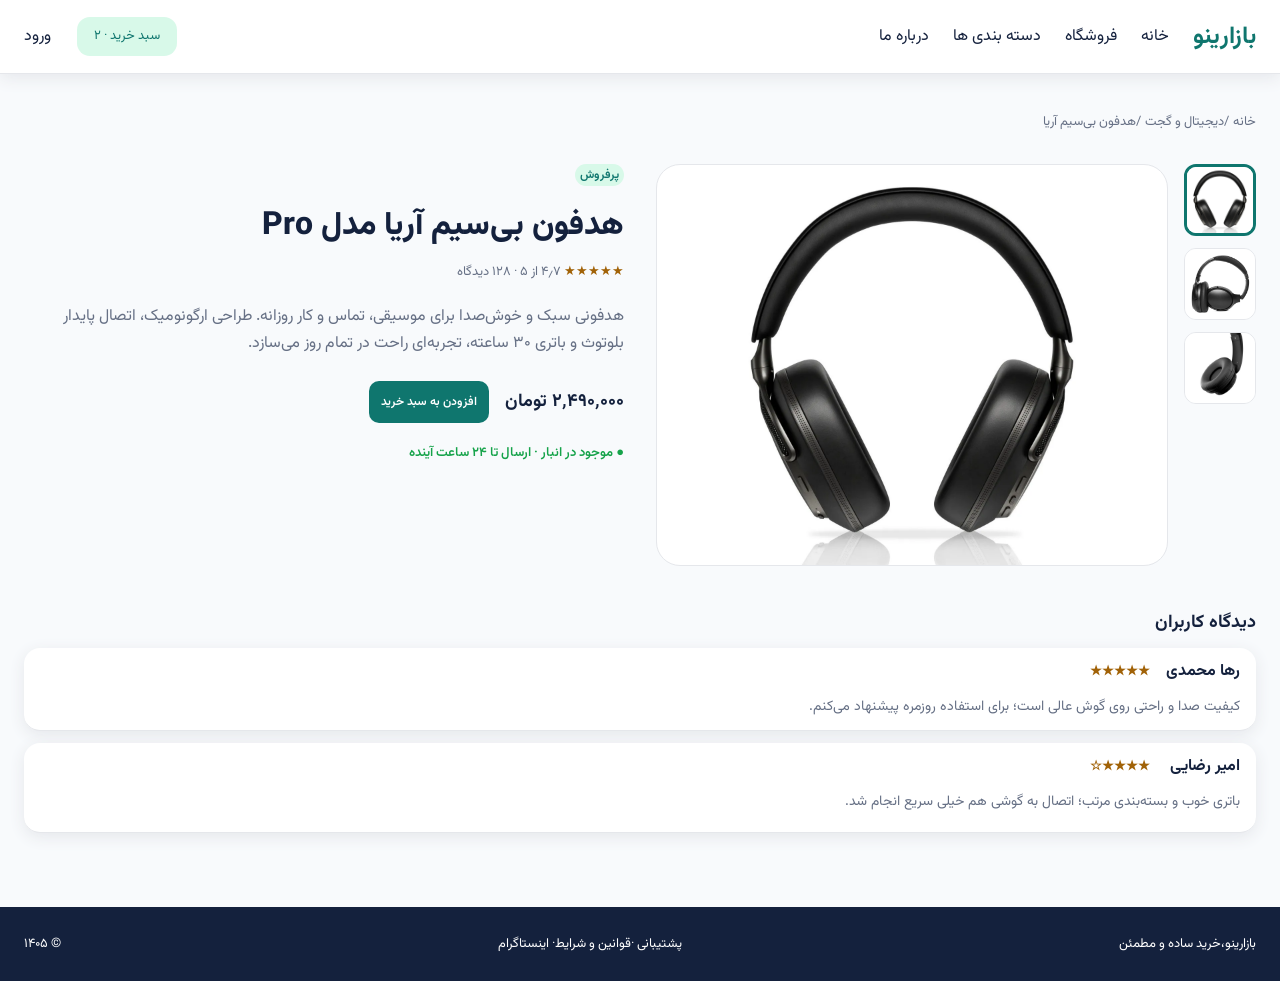
==== product.html @ 030d065b "Update final project" ====
<!DOCTYPE html>
<html lang="fa" dir="rtl">

<head>
    <meta charset="UTF-8">
    <meta name="viewport" content="width=device-width, initial-scale=1.0">
    <link rel="stylesheet" href="./CSS/reset.css">
    <link rel="stylesheet" href="./CSS/style.css">
    <title>هدفون بی‌سیم آریا مدل Pro | بازارینو</title>
</head>

<body>
    <header class="navbar">
        <!-- bakhsh1 -->
        <div class="container">
            <a class="logo" href="./index.html">
                بازارینو
            </a>

            <!-- bakhsh2 -->
            <nav class="navbar__menu">
                <a class="link" href="./index.html">
                    خانه
                </a>
                <a class="link" href="#">
                    فروشگاه
                </a>
                <a class="link" href="#">
                    دسته بندی ها
                </a>
                <a class="link" href="#">
                    درباره ما
                </a>
            </nav>

            <!-- bakhsh3 -->
            <div class="loginlink">
                <a class="group button" href="#">
                    سبد خرید · ۲
                </a>
                <a class="group" href="./register.html">
                    ورود
                </a>
            </div>
        </div>
    </header>


    <header>
        <div class="page-header">
            <div class="breadcrumb-link">
                <p>
                    <a href="#">خانه</a>
                    <a href="#">/دیجیتال و گجت</a>
                    <a href="#">/هدفون بی‌سیم آریا</a>

                </p>
            </div>
        </div>
    </header>




    <main>
        <!-- <section class="product">
            <div class="product__gallery">
                <div class="product__thumbs">
                    <img src="./images/نمای اصلی.jpg" class="product__thumb item1">
                    <img src="./images/نمای دوم.jpg" class="product__thumb">
                    <img src="./images/نمای سوم.jpg" class="product__thumb">
                </div>
                <div class="product__image">
                    <img src="./images/نمای اصلی.jpg" alt="هدفون بی‌سیم آریا" class="product__img">
                </div>
            </div> -->

        <section class="wrapper">
            <section class="product">
                <div class="product__gallery">

                    <input type="radio" class="product__radio" name="gallery" id="gallery-1" checked>
                    <input type="radio" class="product__radio" name="gallery" id="gallery-2">
                    <input type="radio" class="product__radio" name="gallery" id="gallery-3">

                    <div class="product__thumbs">
                        <label for="gallery-1">
                            <img src="./images/نمای اصلی_8.webp" alt="نمای اصلی هدفون"
                                class="product__thumb product__thumb--1">
                        </label>
                        <label for="gallery-2">
                            <img src="./images/نمای دوم_9.webp" alt="نمای دوم هدفون"
                                class="product__thumb product__thumb--2">
                        </label>
                        <label for="gallery-3">
                            <img src="./images/نمای سوم_10.webp" alt="نمای سوم هدفون"
                                class="product__thumb product__thumb--3">
                        </label>
                    </div>

                    <div class="product__image">
                        <img src="./images/نمای اصلی_8.webp" alt="هدفون بی‌سیم آریا - نمای اصلی"
                            class="product__img product__img--1">
                        <img src="./images/نمای دوم_9.webp" alt="هدفون بی‌سیم آریا - نمای دوم"
                            class="product__img product__img--2">
                        <img src="./images/نمای سوم_10.webp" alt="هدفون بی‌سیم آریا - نمای سوم"
                            class="product__img product__img--3">
                    </div>

                </div>



                <div class="product__info">
                    <span class="product-card__badge">پرفروش</span>
                    <h1 class="page-header__title">هدفون بی‌سیم آریا مدل Pro</h1>
                    <div class="product__rating" aria-label="امتیاز ۴٫۷ از ۵">
                        <span class="product__stars">★★★★★</span>
                        <span class="product__rating-text"> ۴٫۷ از ۵ · ۱۲۸ دیدگاه</span>
                    </div>
                    <p class="product__description">
                        هدفونی سبک و خوش‌صدا برای موسیقی، تماس و کار روزانه. طراحی ارگونومیک، اتصال پایدار بلوتوث و
                        باتری ۳۰
                        ساعته، تجربه‌ای راحت در تمام روز می‌سازد.
                    </p>
                    <div class="product__buy">
                        <p class="product__price">۲٬۴۹۰٬۰۰۰ تومان</p>
                        <button class="product__button" type="button">افزودن به سبد خرید</button>
                    </div>
                    <p class="product__stock"> ● موجود در انبار · ارسال تا ۲۴ ساعت آینده</p>
                </div>

            </section>

            <section class="reviews">
                <h2 class="reviews__title  product__price">دیدگاه کاربران</h2>
                <div class="review__header1">
                    <h3 class="review__name">رها محمدی<span class="space">★★★★★</span></h3>

                    <p class="reviw-des">کیفیت صدا و راحتی روی گوش عالی است؛ برای استفاده روزمره پیشنهاد می‌کنم.</p>
                </div>
                <div class="review__header2">
                    <h3 class="review__name">امیر رضایی <span class="space">★★★★☆</span></h3>
                    <p class="reviw-des">باتری خوب و بسته‌بندی مرتب؛ اتصال به گوشی هم خیلی سریع انجام شد.</p>
                </div>
            </section>
        </section>
    </main>







    <!-- footer----------------------------------- -->
    <footer class="footer_navbar">
        <div class="container_two">
            <span>بازارینو،خرید ساده و مطمئن</span>
            <div class="titlee">
                <a class="link-footer" href="#">
                    پشتیبانی ·
                </a>
                <a class="link-footer" href="#">
                    قوانین و شرایط
                </a>
                <a class="link-footer" href="#">
                    · اینستاگرام
                </a>
            </div>
            <span>© ۱۴۰۵</span>
        </div>
    </footer>
</body>

</html>
---- CSS/style.css ----
:root {
    --color-bg: #F8FAFC;
    --color-surface: #FFFFFF;
    --color-text: #14213D;
    --color-text-muted: #667085;
    --color-primary: #0F766E;
    --color-border: #E5E7EB;
    --color-border-control: #D0D5DD;
    --color-accent-bg: #D8F9E9;
    --color-footer: #14213D;
    --color-shadow: #E5E7EB;
    --color-on-primary: #FFFFFF;
    --color-focus-ring: rgba(15, 118, 110, 0.25);
    --color-rating: #A16207;
    --color-accent-bg-hover: #E7FCF2;
    --color-primary-hover: #10672d;
    --color-success: #16A34A;
    --color-danger: #DC2626;

}


@font-face {
    font-family: vazir400;
    src: url(./fonts/vazirmatn-v33.003/fonts/webfonts/Vazirmatn-Regular.woff2);
    font-display: swap
}

@font-face {
    font-family: vazir600;
    src: url(./fonts/vazirmatn-v33.003/fonts/webfonts/Vazirmatn-SemiBold.woff2);
    font-display: swap
}

@font-face {
    font-family: vazir700;
    src: url(./fonts/vazirmatn-v33.003/fonts/webfonts/Vazirmatn-Bold.woff2);
    font-display: swap
}

@font-face {
    font-family: vazir800;
    src: url(./fonts/vazirmatn-v33.003/fonts/webfonts/Vazirmatn-ExtraBold.woff2);
    font-display: swap
}

* {
    box-sizing: border-box;
}

body {
    /* برای اینکه فوتر پایین صفحه بمونه */
    display: flex;
    flex-direction: column;
    min-height: 100vh;
    /*  */
    background-color: var(--color-bg);
    font-family: vazir400;
    color: var(--color-text);
}

/* اینجوری main فضای باقی‌مونده رو می‌گیره و فوتر همیشه ته صفحه می‌مونه */
main {
    flex: 1;
}

/* هدر سایت-------------------------------------------- */
.navbar {
    width: 100%;
    height: 74px;
    background-color: var(--color-surface);
    font-size: medium;
    font-family: vazir400;
    border-bottom: 1px solid var(--color-border);
    box-shadow: 0px 4px 16px var(--color-shadow);
    /* chasbondan navbar */
    position: sticky;
    top: 0;
    z-index: 100;


}

.navbar__menu {
    display: flex;
    gap: 24px;
}

.container {
    display: flex;
    align-items: center;
    max-width: 1500px;
    margin: 0 auto;
    height: 100%;
    gap: 24px;
    padding: 0 24px;
}

.link {
    color: var(--color-text);
    text-decoration: none;
}

.link:hover {
    color: var(--color-primary);

}

.group {
    color: var(--color-text);
    text-decoration: none;

}

.loginlink {

    margin-right: auto;
    gap: 26px;
    display: flex;
    align-items: center;
}

.logo {
    text-decoration: none;
    color: var(--color-primary);
    font-family: vazir700;
    font-size: x-large;
}

.button {

    font-family: vazir400;
    background-color: var(--color-accent-bg);
    color: var(--color-primary);
    border-radius: 13px;
    border: none;
    font-size: small;
    text-align: center;
    padding: 13px 17px;
    text-decoration: none;

    cursor: pointer;
}

.button:hover {
    background-color: var(--color-accent-bg-hover);
}

.group:hover {
    color: var(--color-primary);
}


/* page-header__title---------------------------- */

.page-header {
    display: flex;
    flex-direction: column;
    max-width: 1500px;
    margin: 40px auto 10px;
    height: 100%;
    gap: 24px;
    padding: 0 24px;
}

.breadcrumb-link p a {
    text-decoration: none;
    font-family: vazir400;
    font-size: 13px;
    color: var(--color-text-muted);
}

.breadcrumb-link p a:hover {
    color: var(--color-primary);
}

.page-header__title {
    font-family: vazir800;
    font-size: 32px;
    color: var(--color-text);
}

.page-header__text {
    font-family: vazir400;
    font-size: 13px;
    color: var(--color-text-muted);
}

/* sidbar-------------------------------- */
.filter__title {
    font-family: vazir700;
    font-size: 18px;
    color: var(--color-text);
    /* خطوط طوسی زیر هر عنوان */
    border-bottom: 1px solid var(--color-border);
    padding-bottom: 16px;
    margin-bottom: 1px;


}


.filter__group-title {
    font-family: vazir600;
    font-size: 14px;
    color: var(--color-text);

}


.filter {
    display: flex;
    flex-direction: column;
    max-width: 1500px;
    flex-shrink: 0;
    gap: 24px;
    padding: 20px 20px;
    margin-top: 28px;
    border-radius: 16px;
    width: 240px;
    background-color: var(--color-surface);
    border-bottom: 1px solid var(--color-border);
    box-shadow: 0px 4px 16px var(--color-shadow);
    position: sticky;
    top: 96px;

}


.filter__option {
    font-family: vazir400;
    font-size: 14px;
    color: var(--color-text-muted);
    margin: 12px auto;

    /* تنظیمات مستطیل چک باکس */
    position: relative;
    display: flex;
    align-items: center;
    gap: 8px;
    cursor: pointer;

}

.filter__option:hover {
    color: var(--color-text);
}



/* باعث مخفی شدن چک باکس میشه */
input[class="filter__input"] {
    position: absolute;
    opacity: 0;
    height: 1px;
    width: 1px;

}

/* ظاهر چک باکس  رو به دلخواه تغییر میدیم*/
.filter__box {
    height: 20px;
    width: 20px;
    border: 2px solid var(--color-border-control);
    border-radius: 6px;
    background-color: var(--color-surface);
    flex-shrink: 0;
    position: relative;
}

.filter__box:hover {
    border-color: var(--color-text-muted);
}

/* نمایش علامت تیک*/
.filter__box::after {
    content: "";
    display: none;
    height: 10px;
    width: 6px;
    border-right: 2px solid var(--color-surface);
    border-bottom: 2px solid var(--color-surface);
    transform: rotate(45deg);
    position: absolute;
    top: 0px;
    left: 4px;
}

/* با کلیک روی متن یا کادر باید سبز بشه و با کلیک دوباره برگرده */
input:checked+.filter__box {
    background-color: var(--color-primary);
    border-color: var(--color-primary);

}

/* نماش علامت تیک */
input:checked+.filter__box::after {
    display: block;
}

input:focus-visible+.filter__box {
    box-shadow: 0px 0px 0px 3px var(--color-focus-ring);

}

/* محدوده قیمت */


.filter__groupp {
    border-top: 1px solid var(--color-border);
    padding-top: 13px;
}

/*رادیو باکس-----------*/
.filter__box--radio {
    border-radius: 100%;
    border-color: var(--color-border-control);
}



input:checked+.filter__box--radio {
    background-color: var(--color-surface);
}

.filter__box--radio::after {
    border-radius: 50%;
    height: 10px;
    width: 10px;
    background-color: var(--color-primary);
    border: 0;
    transform: none;
    position: absolute;
    top: 3px;
    left: 3px;
}

/* --------------بخش جستجو----------------------------------- */

.catalog {
    display: flex;
    align-items: flex-start;
    margin: 0 45px 24px;
    gap: 24px;
    max-width: 1500px;

}

.products {
    flex: 1;
    min-width: 0;
}

.products__search {
    display: flex;
    width: 100%;
    font-family: vazir400;
    font-size: 15px;
    color: var(--color-border-control);
    padding: 13px 13px;
    margin: 27px 0px;
    border: 1px solid var(--color-border);
    border-radius: 15px;

    background-color: var(--color-surface);
    border-bottom: 1px solid var(--color-border);
    box-shadow: 0px 3px 16px var(--color-shadow);

}

.products__search:focus {
    outline: none;
    border-color: var(--color-text-muted);

}

.products__bar {
    display: flex;
    justify-content: space-between;

    font-family: vazir400;
    font-size: 14px;
    color: var(--color-text-muted);
}

/* ---------------card product-------- */


.products__list {
    display: grid;
    grid-template-columns: 1fr 1fr 1fr;
    gap: 16px;
}

.products__bar {
    margin-bottom: 16px;
}

.product-card {
    box-shadow: 0px 3px 16px var(--color-shadow);
    border-radius: 16px;

    background-color: var(--color-surface);
    border: 1px solid var(--color-border);
    overflow: hidden;


}

.product-card__img {
    width: 100%;
    height: 180px;
    object-fit: cover;
    display: block;
    cursor: pointer;
}



/* استایل متن محصولات ------------------*/
.product-card__body {
    display: flex;
    flex-direction: column;
    padding: 16px;
    gap: 8px;
    cursor: pointer;
}

.product-card__footer {
    display: flex;
    justify-content: space-between;
    align-items: center;
}

.product-card__badge {
    font-family: vazir600;
    background-color: var(--color-accent-bg);
    color: var(--color-primary);
    border-radius: 13px;
    border: none;
    align-self: flex-start;
    font-size: 12px;
    text-align: center;
    padding: 5px 5px;


}

.product-card__title,
.product-card__price {
    font-family: vazir700;
    font-size: 14px;
    color: var(--color-text);
    line-height: 1.2;
}

.product-card__rating {
    font-family: vazir400;
    font-size: 14px;
    color: var(--color-rating);
}

/* ----footer---------------------- */

.footer_navbar {
    width: 100%;
    height: 74px;
    background-color: var(--color-footer);
    color: white;
    font-size: 13px;
    font-family: vazir400;
    margin-top: 50px;




}

.container_two {
    display: flex;
    justify-content: space-between;
    align-items: center;
    max-width: 1500px;
    height: 100%;
    gap: 24px;
    padding: 0 24px;
    margin: 0 auto;
}

.titlee {
    display: flex;
    justify-content: space-between;
    align-items: center;



}

.link-footer {
    text-decoration: none;
    color: white;
}

.link-footer:hover {
    color: rgba(255, 255, 255, 0.63);
}

/* Responsive----------------------------------------- */

@media(max-width: 768px) {
    .products__list {
        grid-template-columns: 1fr;
    }

    .filter {
        display: none;
    }

    .footer_navbar {
        height: auto;
        padding: 24px;
    }

    .container_two {
        flex-direction: column;
        text-align: center;
        gap: 24px;
    }
}


@media(max-width: 640px) {
    .navbar {

        height: auto;
        padding: 12px;
    }

    .container {
        flex-wrap: wrap;
        row-gap: 12px;
    }

    .loginlink {
        order: 2;
    }

    .navbar__menu {
        order: 3;
        gap: 16px;
        width: 100%;
        justify-content: center;
        font-size: 14px;
        flex-wrap: wrap;
    }

}


/* dark mode------------------- */
@media (prefers-color-scheme: dark) {
    :root {
        --color-bg: #0F172A;
        --color-surface: #1E293B;
        --color-text: #E2E8F0;
        --color-text-muted: #94A3B8;
        --color-primary: #2DD4BF;
        --color-border: #334155;
        --color-border-control: #475569;
        --color-accent-bg: #134E4A;
        --color-footer: #020617;
        --color-shadow: rgba(0, 0, 0, 0.4);
        --color-on-primary: #0F172A;
        --color-focus-ring: rgba(45, 212, 191, 0.35);
        --color-rating: #FBBF24;
        --color-accent-bg-hover: #115E59;
        --color-primary-hover: #5EEAD4;
        --color-success: #4ADE80;
        --color-danger: #FB7185;
    }
}

/* product-------------------------------------- */
/* صفحه امون حالت افقی نگیره */
img {
    display: block;
    max-width: 100%;
}

/* محصول ستونی زیر هم نشون داده بشه */
.product__thumb {

    width: 72px;
    height: 72px;

    cursor: pointer;
    object-fit: cover;
    border-radius: 12px;
    border: 1px solid var(--color-border);
}

.product__gallery {
    display: flex;
    gap: 16px;

}

.product__image {
    flex: 1;
    min-width: 0;
    background-color: #FFFFFF;
    border: 1px solid var(--color-border);
    border-radius: 24px;
    overflow: hidden;
}

.product__img {
    height: 400px;
    object-fit: contain;
    /* margin-right:auto; */
    /* border-radius:32px;
    border: 2px solid var(--color-border); */

}

.product__thumbs {
    display: flex;
    flex-direction: column;
    gap: 12px;
}

.product {
    display: flex;
    align-items: flex-start;
    gap: 32px;
}

.product__gallery,
.product__info {
    flex: 1;
    min-width: 0;
}

.product__info {
    display: flex;
    flex-direction: column;
    gap: 24px;
}

.product__buy {
    display: flex;
    flex-direction: row;
    align-items: center;
    gap: 16px;
    margin-top: 0;
}


.product__rating {
    font-family: vazir400;
    font-size: 13px;
}

.product__stars {
    color: var(--color-rating);
}

.product__rating-text {
    color: var(--color-text-muted);
}

.product__description {

    font-family: vazir400;
    font-size: 16px;
    line-height: 1.7;
    color: var(--color-text-muted);
}

.product__price {
    font-family: vazir700;
    font-size: 18px;
    color: var(--color-text);
}

.product__button {
    color: #FFFFFF;
    background-color: var(--color-primary);
    font-family: vazir600;
    font-size: 12px;
    border: none;
    border-radius: 10px;
    padding: 12px 12px;
    cursor: pointer;
}

.product__button:hover {
    background-color: var(--color-primary-hover);
}

.product__stock {
    font-family: vazir600;
    font-size: 13px;
    color: var(--color-success);
}

.reviews__title {
    margin-bottom: 16px;
}

.reviews {
    margin-top: 48px;

}

.review__header1,
.review__header2 {
    display: flex;
    flex-direction: column;
    align-content: center;
    gap: 20px;
    padding: 16px;
    border-radius: 16px;
    background-color: var(--color-surface);
    border-bottom: 1px solid var(--color-border);
    box-shadow: 0px 4px 16px var(--color-shadow);


}

.review__name {
    font-family: vazir700;
    font-size: 16px;
    font-weight: bold;
}

.review__header2 {
    height: 90px;
    margin-top: 12px;
}

.space {
    font-size: small;
    margin-right: 16px;
    color: var(--color-rating);
}

.reviw-des {
    font-family: vazir400;
    font-size: 14px;
    color: var(--color-text-muted);
}



/* نمایش عکس ها--------------------- */
/* مخفی کردن radioها */
.product__radio {
    display: none;

}

/* پیش‌فرض: همه عکس‌های بزرگ مخفی */
.product__img {
    display: none;
    width: 100%;
}

/* نمایش عکس مربوط به radio انتخاب‌شده */
#gallery-1:checked~.product__image .product__img--1,
#gallery-2:checked~.product__image .product__img--2,
#gallery-3:checked~.product__image .product__img--3 {
    display: block;

}

#gallery-1:checked~.product__thumbs .product__thumb--1,
#gallery-2:checked~.product__thumbs .product__thumb--2,
#gallery-3:checked~.product__thumbs .product__thumb--3 {
    border: 3px solid var(--color-primary);

}

.wrapper {
    max-width: 1500px;
    margin: 0 auto;
    padding: 24px;
}

/* Responsive product-------------------- */

@media(max-width: 768px) {
    .product {
        flex-direction: column;
        align-items: stretch;
    }

    .product__gallery {
        flex-direction: row;


    }

    .product__img {
        height: 280px;
    }

    .page-header__title {
        font-size: 24px;
    }
}


/* page register----------------------------- */

.page {
    display: flex;
    justify-content: center;
    padding: 24px 48px;

}

.form {
    display: flex;
    flex-direction: column;
    gap: 16px;


}

.form-card {

    border-bottom: 1px solid var(--color-border);
    box-shadow: 0px 4px 16px var(--color-shadow);
    background-color: var(--color-surface);
    border: 1px solid var(--color-border);
    border-radius: 16px;
    padding: 24px;

    max-width: 420px;

}

.form-container {
    display: flex;
    flex-direction: column;
    text-align: center;
    margin: 24px 45px;
    gap: 8px;
}

.form-group {
    display: flex;
    flex-direction: column;
    align-items: stretch;
    gap: 8px;

}

.form-control {
    width: 100%;
    border: 1px solid var(--color-border-control);
    color: var(--color-text);
    background-color: var(--color-surface);
    border-radius: 8px;
    padding: 12px 16px;
    font-family: vazir400;
    font-size: 14px;
}

.form-control:not(:placeholder-shown):valid {
    border-color: var(--color-success);
}

.form-control:not(:placeholder-shown):invalid {
    border-color: var(--color-danger);
}

.form-control:focus {
    outline: none;
    border-color: var(--color-primary);
    box-shadow: 0 0 0 3px var(--color-focus-ring);

}

.form-title {
    font-family: vazir700;
    font-size: 24px;
    color: var(--color-text);
    text-align: center;
}

.form-title-des {
    text-align: center;
    font-size: 14px;
    color: var(--color-text-muted);
    margin-bottom: 24px;
}

.form-label {
    font-family: vazir600;
    font-size: 14px;
    color: var(--color-text);
}

.form-control::placeholder {
    text-align: left;
}

.form-actions {
    display: flex;
    flex-direction: row;
    justify-content: center;
    gap: 8px;


}

.btn {
    flex: 1;
    font-family: vazir600;
    font-size: 14px;
    color: var(--color-text);
    outline: none;
    padding: 12px 16px;
    cursor: pointer;
    border: 2px solid var(--color-primary);
    border-radius: 12px;
}

.btn-primary {
    background-color: var(--color-primary);
    color: var(--color-on-primary);
}

.btn-secondary {
    background-color: var(--color-on-primary);
    color: var(--color-primary);

}

.btn-primary:hover {
    background-color: var(--color-primary-hover);
}

.btn-secondary:hover {
    background-color: var(--color-accent-bg-hover)
}


/* Responsive register-------------------------- */
@media(max-width:480px) {
    .form-card {
        width: 100%;
        max-width: 420px;
    }

    .form-container {
        margin: 24px 0;
    }

    .page {
        padding: 24px 16px;
    }
}
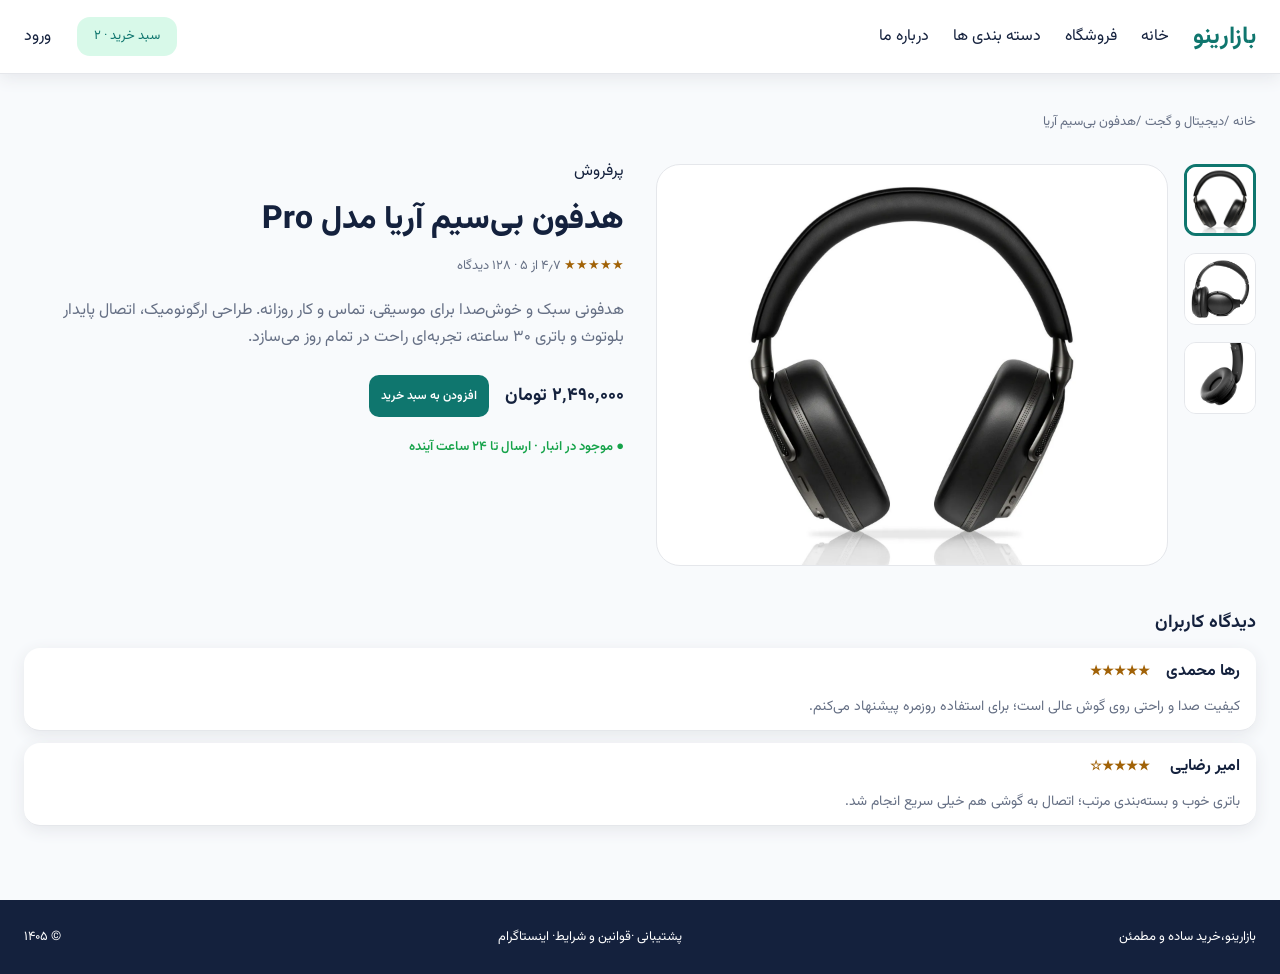
==== commit d32a2b4d: "Update store project-First Change" ====
--- a/product.html
+++ b/product.html
@@ -5,7 +5,8 @@
     <meta charset="UTF-8">
     <meta name="viewport" content="width=device-width, initial-scale=1.0">
     <link rel="stylesheet" href="./CSS/reset.css">
-    <link rel="stylesheet" href="./CSS/style.css">
+    <link rel="stylesheet" href="./CSS/common.css">
+    <link rel="stylesheet" href="./CSS/product.css">
     <title>هدفون بی‌سیم آریا مدل Pro | بازارینو</title>
 </head>
 
@@ -63,18 +64,6 @@
 
 
     <main>
-        <!-- <section class="product">
-            <div class="product__gallery">
-                <div class="product__thumbs">
-                    <img src="./images/نمای اصلی.jpg" class="product__thumb item1">
-                    <img src="./images/نمای دوم.jpg" class="product__thumb">
-                    <img src="./images/نمای سوم.jpg" class="product__thumb">
-                </div>
-                <div class="product__image">
-                    <img src="./images/نمای اصلی.jpg" alt="هدفون بی‌سیم آریا" class="product__img">
-                </div>
-            </div> -->
-
         <section class="wrapper">
             <section class="product">
                 <div class="product__gallery">
@@ -85,25 +74,25 @@
 
                     <div class="product__thumbs">
                         <label for="gallery-1">
-                            <img src="./images/نمای اصلی_8.webp" alt="نمای اصلی هدفون"
+                            <img src="./images/Headphones - Main View.webp" alt="نمای اصلی هدفون"
                                 class="product__thumb product__thumb--1">
                         </label>
                         <label for="gallery-2">
-                            <img src="./images/نمای دوم_9.webp" alt="نمای دوم هدفون"
+                            <img src="./images/Headphones – Second View.webp" alt="نمای دوم هدفون"
                                 class="product__thumb product__thumb--2">
                         </label>
                         <label for="gallery-3">
-                            <img src="./images/نمای سوم_10.webp" alt="نمای سوم هدفون"
+                            <img src="./images/Headphones – Third View.webp" alt="نمای سوم هدفون"
                                 class="product__thumb product__thumb--3">
                         </label>
                     </div>
 
                     <div class="product__image">
-                        <img src="./images/نمای اصلی_8.webp" alt="هدفون بی‌سیم آریا - نمای اصلی"
+                        <img src="./images/Headphones - Main View.webp" alt="هدفون بی‌سیم آریا - نمای اصلی"
                             class="product__img product__img--1">
-                        <img src="./images/نمای دوم_9.webp" alt="هدفون بی‌سیم آریا - نمای دوم"
+                        <img src="./images/Headphones – Second View.webp" alt="هدفون بی‌سیم آریا - نمای دوم"
                             class="product__img product__img--2">
-                        <img src="./images/نمای سوم_10.webp" alt="هدفون بی‌سیم آریا - نمای سوم"
+                        <img src="./images/Headphones – Third View.webp" alt="هدفون بی‌سیم آریا - نمای سوم"
                             class="product__img product__img--3">
                     </div>
 
@@ -136,7 +125,6 @@
                 <h2 class="reviews__title  product__price">دیدگاه کاربران</h2>
                 <div class="review__header1">
                     <h3 class="review__name">رها محمدی<span class="space">★★★★★</span></h3>
-
                     <p class="reviw-des">کیفیت صدا و راحتی روی گوش عالی است؛ برای استفاده روزمره پیشنهاد می‌کنم.</p>
                 </div>
                 <div class="review__header2">
--- a/CSS/common.css
+++ b/CSS/common.css
@@ -0,0 +1,289 @@
+:root {
+    --color-bg: #F8FAFC;
+    --color-surface: #FFFFFF;
+    --color-text: #14213D;
+    --color-text-muted: #667085;
+    --color-primary: #0F766E;
+    --color-border: #E5E7EB;
+    --color-border-control: #D0D5DD;
+    --color-accent-bg: #D8F9E9;
+    --color-footer: #14213D;
+    --color-shadow: #E5E7EB;
+    --color-on-primary: #FFFFFF;
+    --color-focus-ring: rgba(15, 118, 110, 0.25);
+    --color-rating: #A16207;
+    --color-accent-bg-hover: #E7FCF2;
+    --color-primary-hover: #10672d;
+    --color-success: #16A34A;
+    --color-danger: #DC2626;
+
+}
+
+
+@font-face {
+    font-family: vazir400;
+    src: url(./fonts/vazirmatn-v33.003/fonts/webfonts/Vazirmatn-Regular.woff2);
+    font-display: swap
+}
+
+@font-face {
+    font-family: vazir600;
+    src: url(./fonts/vazirmatn-v33.003/fonts/webfonts/Vazirmatn-SemiBold.woff2);
+    font-display: swap
+}
+
+@font-face {
+    font-family: vazir700;
+    src: url(./fonts/vazirmatn-v33.003/fonts/webfonts/Vazirmatn-Bold.woff2);
+    font-display: swap
+}
+
+@font-face {
+    font-family: vazir800;
+    src: url(./fonts/vazirmatn-v33.003/fonts/webfonts/Vazirmatn-ExtraBold.woff2);
+    font-display: swap
+}
+
+* {
+    box-sizing: border-box;
+}
+
+body {
+    background-color: var(--color-bg);
+    font-family: vazir400;
+    color: var(--color-text);
+}
+
+
+/* هدر سایت-------------------------------------------- */
+.navbar {
+    width: 100%;
+    height: 74px;
+    background-color: var(--color-surface);
+    font-size: medium;
+    font-family: vazir400;
+    border-bottom: 1px solid var(--color-border);
+    box-shadow: 0px 4px 16px var(--color-shadow);
+    /* chasbondan navbar */
+    position: sticky;
+    top: 0;
+    z-index: 100;
+
+
+}
+
+.navbar__menu {
+    display: flex;
+    gap: 24px;
+}
+
+.container {
+    display: flex;
+    align-items: center;
+    max-width: 1500px;
+    margin: 0 auto;
+    height: 100%;
+    gap: 24px;
+    padding: 0 24px;
+}
+
+.link {
+    color: var(--color-text);
+    text-decoration: none;
+}
+
+.link:hover {
+    color: var(--color-primary);
+
+}
+
+.group {
+    color: var(--color-text);
+    text-decoration: none;
+
+}
+
+.loginlink {
+
+    margin-right: auto;
+    gap: 26px;
+    display: flex;
+    align-items: center;
+}
+
+.logo {
+    text-decoration: none;
+    color: var(--color-primary);
+    font-family: vazir700;
+    font-size: x-large;
+}
+
+.button {
+
+    font-family: vazir400;
+    background-color: var(--color-accent-bg);
+    color: var(--color-primary);
+    border-radius: 13px;
+    border: none;
+    font-size: small;
+    text-align: center;
+    padding: 13px 17px;
+    text-decoration: none;
+
+    cursor: pointer;
+}
+
+.button:hover {
+    background-color: var(--color-accent-bg-hover);
+}
+
+.group:hover {
+    color: var(--color-primary);
+}
+
+
+/* page-header__title---------------------------- */
+
+.page-header {
+    display: flex;
+    flex-direction: column;
+    max-width: 1500px;
+    margin: 40px auto 10px;
+    height: 100%;
+    gap: 24px;
+    padding: 0 24px;
+}
+
+.breadcrumb-link p a {
+    text-decoration: none;
+    font-family: vazir400;
+    font-size: 13px;
+    color: var(--color-text-muted);
+}
+
+.breadcrumb-link p a:hover {
+    color: var(--color-primary);
+}
+
+.page-header__title {
+    font-family: vazir800;
+    font-size: 32px;
+    color: var(--color-text);
+}
+
+.page-header__text {
+    font-family: vazir400;
+    font-size: 13px;
+    color: var(--color-text-muted);
+}
+
+
+/* Footer */
+
+.footer_navbar {
+    width: 100%;
+    height: 74px;
+    background-color: var(--color-footer);
+    color: white;
+    font-size: 13px;
+    font-family: vazir400;
+    margin-top: 50px;
+}
+
+.container_two {
+    display: flex;
+    justify-content: space-between;
+    align-items: center;
+    max-width: 1500px;
+    height: 100%;
+    gap: 24px;
+    padding: 0 24px;
+    margin: 0 auto;
+}
+
+.titlee {
+    display: flex;
+    justify-content: space-between;
+    align-items: center;
+}
+
+.link-footer {
+    text-decoration: none;
+    color: white;
+}
+
+.link-footer:hover {
+    color: rgba(255, 255, 255, 0.63);
+}
+
+/* Responsive----------------------------------------- */
+
+@media(max-width: 768px) {
+    .footer_navbar {
+        height: auto;
+        padding: 24px;
+    }
+
+    .container_two {
+        flex-direction: column;
+        text-align: center;
+        gap: 24px;
+    }
+}
+
+@media(max-width: 640px) {
+    .navbar {
+        height: auto;
+        padding: 12px;
+    }
+
+    .container {
+        flex-wrap: wrap;
+        row-gap:15px;
+    }
+
+    .loginlink {
+        order: 2;
+    }
+
+    .navbar__menu {
+        order: 3;
+        gap: 16px;
+        width: 100%;
+        justify-content: center;
+        font-size: 14px;
+        flex-wrap: wrap;
+    }
+
+}
+
+
+/* dark mode------------------- */
+@media (prefers-color-scheme: dark) {
+    :root {
+        --color-bg: #0F172A;
+        --color-surface: #1E293B;
+        --color-text: #E2E8F0;
+        --color-text-muted: #94A3B8;
+        --color-primary: #2DD4BF;
+        --color-border: #334155;
+        --color-border-control: #475569;
+        --color-accent-bg: #134E4A;
+        --color-footer: #020617;
+        --color-shadow: rgba(0, 0, 0, 0.4);
+        --color-on-primary: #0F172A;
+        --color-focus-ring: rgba(45, 212, 191, 0.35);
+        --color-rating: #FBBF24;
+        --color-accent-bg-hover: #115E59;
+        --color-primary-hover: #5EEAD4;
+        --color-success: #4ADE80;
+        --color-danger: #FB7185;
+    }
+}
+
+/* product-------------------------------------- */
+/* صفحه امون حالت افقی نگیره */
+/* img {
+    display: block;
+    max-width: 100%;
+} */
--- a/CSS/product.css
+++ b/CSS/product.css
@@ -0,0 +1,227 @@
+/* Product details and reviews */
+/* محصول ستونی زیر هم نشون داده بشه */
+.product__thumb {
+
+    width: 72px;
+    height: 72px;
+
+    cursor: pointer;
+    object-fit: cover;
+    border-radius: 12px;
+    border: 1px solid var(--color-border);
+}
+
+.product__gallery {
+    display: flex;
+    gap: 16px;
+
+}
+
+.product__image {
+    flex: 1;
+    min-width: 0;
+    background-color: #FFFFFF;
+    border: 1px solid var(--color-border);
+    border-radius: 24px;
+    overflow: hidden;
+}
+
+.product__img {
+    height: 400px;
+    object-fit: contain;
+    /* margin-right:auto; */
+    /* border-radius:32px;
+    border: 2px solid var(--color-border); */
+
+}
+
+.product__thumbs {
+    display: flex;
+    flex-direction: column;
+    gap: 12px;
+}
+
+.product {
+    display: flex;
+    align-items: flex-start;
+    gap: 32px;
+}
+
+.product__gallery,
+.product__info {
+    flex: 1;
+    min-width: 0;
+}
+
+.product__info {
+    display: flex;
+    flex-direction: column;
+    gap: 24px;
+}
+
+.product__buy {
+    display: flex;
+    flex-direction: row;
+    align-items: center;
+    gap: 16px;
+    margin-top: 0;
+}
+
+
+.product__rating {
+    font-family: vazir400;
+    font-size: 13px;
+}
+
+.product__stars {
+    color: var(--color-rating);
+}
+
+.product__rating-text {
+    color: var(--color-text-muted);
+}
+
+.product__description {
+
+    font-family: vazir400;
+    font-size: 16px;
+    line-height: 1.7;
+    color: var(--color-text-muted);
+}
+
+.product__price {
+    font-family: vazir700;
+    font-size: 18px;
+    color: var(--color-text);
+}
+
+.product__button {
+    color: #FFFFFF;
+    background-color: var(--color-primary);
+    font-family: vazir600;
+    font-size: 12px;
+    border: none;
+    border-radius: 10px;
+    padding: 12px 12px;
+    cursor: pointer;
+}
+
+.product__button:hover {
+    background-color: var(--color-primary-hover);
+}
+
+.product__stock {
+    font-family: vazir600;
+    font-size: 13px;
+    color: var(--color-success);
+}
+
+.reviews__title {
+    margin-bottom: 16px;
+}
+
+.reviews {
+    margin-top: 48px;
+
+}
+
+.review__header1,
+.review__header2 {
+    display: flex;
+    flex-direction: column;
+    align-content: center;
+    gap: 20px;
+    padding: 16px;
+    border-radius: 16px;
+    background-color: var(--color-surface);
+    border-bottom: 1px solid var(--color-border);
+    box-shadow: 0px 4px 16px var(--color-shadow);
+
+
+}
+
+.review__name {
+    font-family: vazir700;
+    font-size: 16px;
+    font-weight: bold;
+}
+
+.review__header2 {
+    margin-top: 12px;
+}
+
+.space {
+    font-size: small;
+    margin-right: 16px;
+    color: var(--color-rating);
+}
+
+.reviw-des {
+    font-family: vazir400;
+    font-size: 14px;
+    color: var(--color-text-muted);
+}
+
+
+
+/* نمایش عکس ها--------------------- */
+/* مخفی کردن radioها */
+.product__radio {
+    display: none;
+
+}
+
+/* پیش‌فرض: همه عکس‌های بزرگ مخفی */
+.product__img {
+    display: none;
+    width: 100%;
+}
+
+/* نمایش عکس مربوط به radio انتخاب‌شده */
+#gallery-1:checked~.product__image .product__img--1,
+#gallery-2:checked~.product__image .product__img--2,
+#gallery-3:checked~.product__image .product__img--3 {
+    display: block;
+
+}
+
+#gallery-1:checked~.product__thumbs .product__thumb--1,
+#gallery-2:checked~.product__thumbs .product__thumb--2,
+#gallery-3:checked~.product__thumbs .product__thumb--3 {
+    border: 3px solid var(--color-primary);
+
+}
+
+.wrapper {
+    max-width: 1500px;
+    margin: 0 auto;
+    padding: 24px;
+}
+
+/* Responsive product-------------------- */
+
+@media(max-width: 768px) {
+    .product {
+        flex-direction: column;
+        align-items: stretch;
+    }
+
+    .product__gallery {
+        flex-direction: row;
+
+
+    }
+
+    .product__img {
+        height: 280px;
+    }
+
+    .page-header__title {
+        font-size: 24px;
+    }
+
+    .reviw-des {
+        line-height: 1.4;
+    }
+}
+
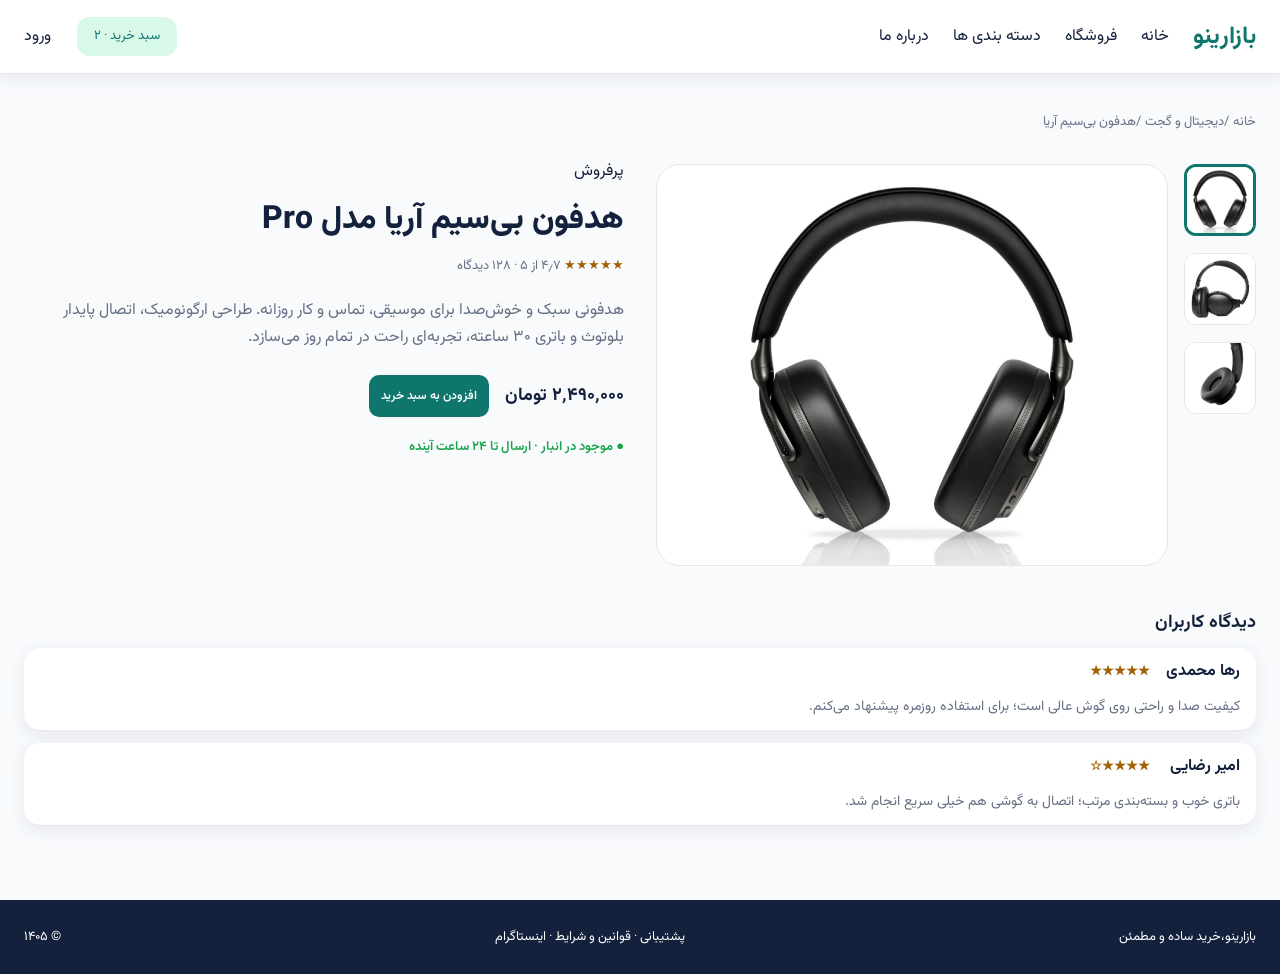
==== commit d3a4316d: "Update store project-comment" ====
--- a/product.html
+++ b/product.html
@@ -12,13 +12,11 @@
 
 <body>
     <header class="navbar">
-        <!-- bakhsh1 -->
         <div class="container">
             <a class="logo" href="./index.html">
                 بازارینو
             </a>
 
-            <!-- bakhsh2 -->
             <nav class="navbar__menu">
                 <a class="link" href="./index.html">
                     خانه
@@ -34,7 +32,6 @@
                 </a>
             </nav>
 
-            <!-- bakhsh3 -->
             <div class="loginlink">
                 <a class="group button" href="#">
                     سبد خرید · ۲
@@ -59,9 +56,6 @@
             </div>
         </div>
     </header>
-
-
-
 
     <main>
         <section class="wrapper">
@@ -95,10 +89,7 @@
                         <img src="./images/Headphones – Third View.webp" alt="هدفون بی‌سیم آریا - نمای سوم"
                             class="product__img product__img--3">
                     </div>
-
                 </div>
-
-
 
                 <div class="product__info">
                     <span class="product-card__badge">پرفروش</span>
@@ -135,13 +126,6 @@
         </section>
     </main>
 
-
-
-
-
-
-
-    <!-- footer----------------------------------- -->
     <footer class="footer_navbar">
         <div class="container_two">
             <span>بازارینو،خرید ساده و مطمئن</span>
--- a/CSS/common.css
+++ b/CSS/common.css
@@ -49,13 +49,19 @@
 }
 
 body {
+    
+    display: flex;
+    flex-direction: column;
+    min-height: 100vh;
     background-color: var(--color-bg);
     font-family: vazir400;
     color: var(--color-text);
 }
 
-
-/* هدر سایت-------------------------------------------- */
+main {
+    flex: 1;
+}
+
 .navbar {
     width: 100%;
     height: 74px;
@@ -64,12 +70,10 @@
     font-family: vazir400;
     border-bottom: 1px solid var(--color-border);
     box-shadow: 0px 4px 16px var(--color-shadow);
-    /* chasbondan navbar */
+    
     position: sticky;
     top: 0;
     z-index: 100;
-
-
 }
 
 .navbar__menu {
@@ -129,7 +133,6 @@
     text-align: center;
     padding: 13px 17px;
     text-decoration: none;
-
     cursor: pointer;
 }
 
@@ -141,8 +144,6 @@
     color: var(--color-primary);
 }
 
-
-/* page-header__title---------------------------- */
 
 .page-header {
     display: flex;
@@ -176,9 +177,6 @@
     font-size: 13px;
     color: var(--color-text-muted);
 }
-
-
-/* Footer */
 
 .footer_navbar {
     width: 100%;
@@ -201,12 +199,6 @@
     margin: 0 auto;
 }
 
-.titlee {
-    display: flex;
-    justify-content: space-between;
-    align-items: center;
-}
-
 .link-footer {
     text-decoration: none;
     color: white;
@@ -215,8 +207,6 @@
 .link-footer:hover {
     color: rgba(255, 255, 255, 0.63);
 }
-
-/* Responsive----------------------------------------- */
 
 @media(max-width: 768px) {
     .footer_navbar {
@@ -257,8 +247,6 @@
 
 }
 
-
-/* dark mode------------------- */
 @media (prefers-color-scheme: dark) {
     :root {
         --color-bg: #0F172A;
@@ -280,10 +268,3 @@
         --color-danger: #FB7185;
     }
 }
-
-/* product-------------------------------------- */
-/* صفحه امون حالت افقی نگیره */
-/* img {
-    display: block;
-    max-width: 100%;
-} */
--- a/CSS/product.css
+++ b/CSS/product.css
@@ -1,10 +1,7 @@
 /* Product details and reviews */
-/* محصول ستونی زیر هم نشون داده بشه */
 .product__thumb {
-
     width: 72px;
     height: 72px;
-
     cursor: pointer;
     object-fit: cover;
     border-radius: 12px;
@@ -29,10 +26,6 @@
 .product__img {
     height: 400px;
     object-fit: contain;
-    /* margin-right:auto; */
-    /* border-radius:32px;
-    border: 2px solid var(--color-border); */
-
 }
 
 .product__thumbs {
@@ -136,8 +129,6 @@
     background-color: var(--color-surface);
     border-bottom: 1px solid var(--color-border);
     box-shadow: 0px 4px 16px var(--color-shadow);
-
-
 }
 
 .review__name {
@@ -163,21 +154,16 @@
 }
 
 
-
-/* نمایش عکس ها--------------------- */
-/* مخفی کردن radioها */
 .product__radio {
     display: none;
 
 }
 
-/* پیش‌فرض: همه عکس‌های بزرگ مخفی */
 .product__img {
     display: none;
     width: 100%;
 }
 
-/* نمایش عکس مربوط به radio انتخاب‌شده */
 #gallery-1:checked~.product__image .product__img--1,
 #gallery-2:checked~.product__image .product__img--2,
 #gallery-3:checked~.product__image .product__img--3 {
@@ -198,7 +184,6 @@
     padding: 24px;
 }
 
-/* Responsive product-------------------- */
 
 @media(max-width: 768px) {
     .product {
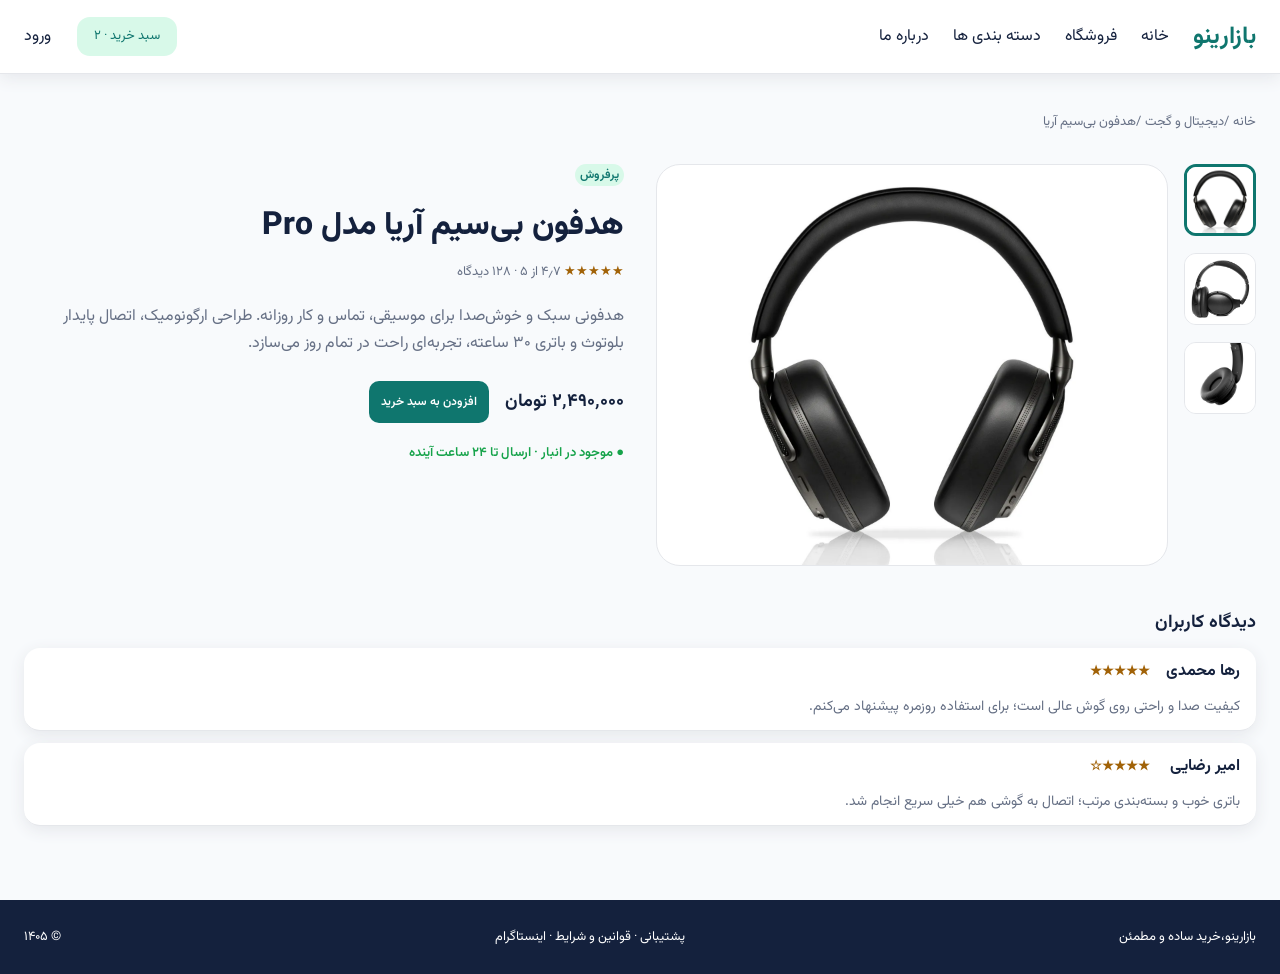
==== commit 09aafd9f: "style: refine page spacing" ====
--- a/product.html
+++ b/product.html
@@ -43,7 +43,7 @@
         </div>
     </header>
 
-
+<main>
     <header>
         <div class="page-header">
             <div class="breadcrumb-link">
@@ -56,8 +56,6 @@
             </div>
         </div>
     </header>
-
-    <main>
         <section class="wrapper">
             <section class="product">
                 <div class="product__gallery">
@@ -94,7 +92,7 @@
                 <div class="product__info">
                     <span class="product-card__badge">پرفروش</span>
                     <h1 class="page-header__title">هدفون بی‌سیم آریا مدل Pro</h1>
-                    <div class="product__rating" aria-label="امتیاز ۴٫۷ از ۵">
+                   <div class="product__rating"> 
                         <span class="product__stars">★★★★★</span>
                         <span class="product__rating-text"> ۴٫۷ از ۵ · ۱۲۸ دیدگاه</span>
                     </div>
--- a/CSS/product.css
+++ b/CSS/product.css
@@ -60,6 +60,19 @@
     margin-top: 0;
 }
 
+.product-card__badge {
+    font-family: vazir600;
+    background-color: var(--color-accent-bg);
+    color: var(--color-primary);
+    border-radius: 13px;
+    border: none;
+    align-self: flex-start;
+    font-size: 12px;
+    text-align: center;
+    padding: 5px 5px;
+
+
+}
 
 .product__rating {
     font-family: vazir400;
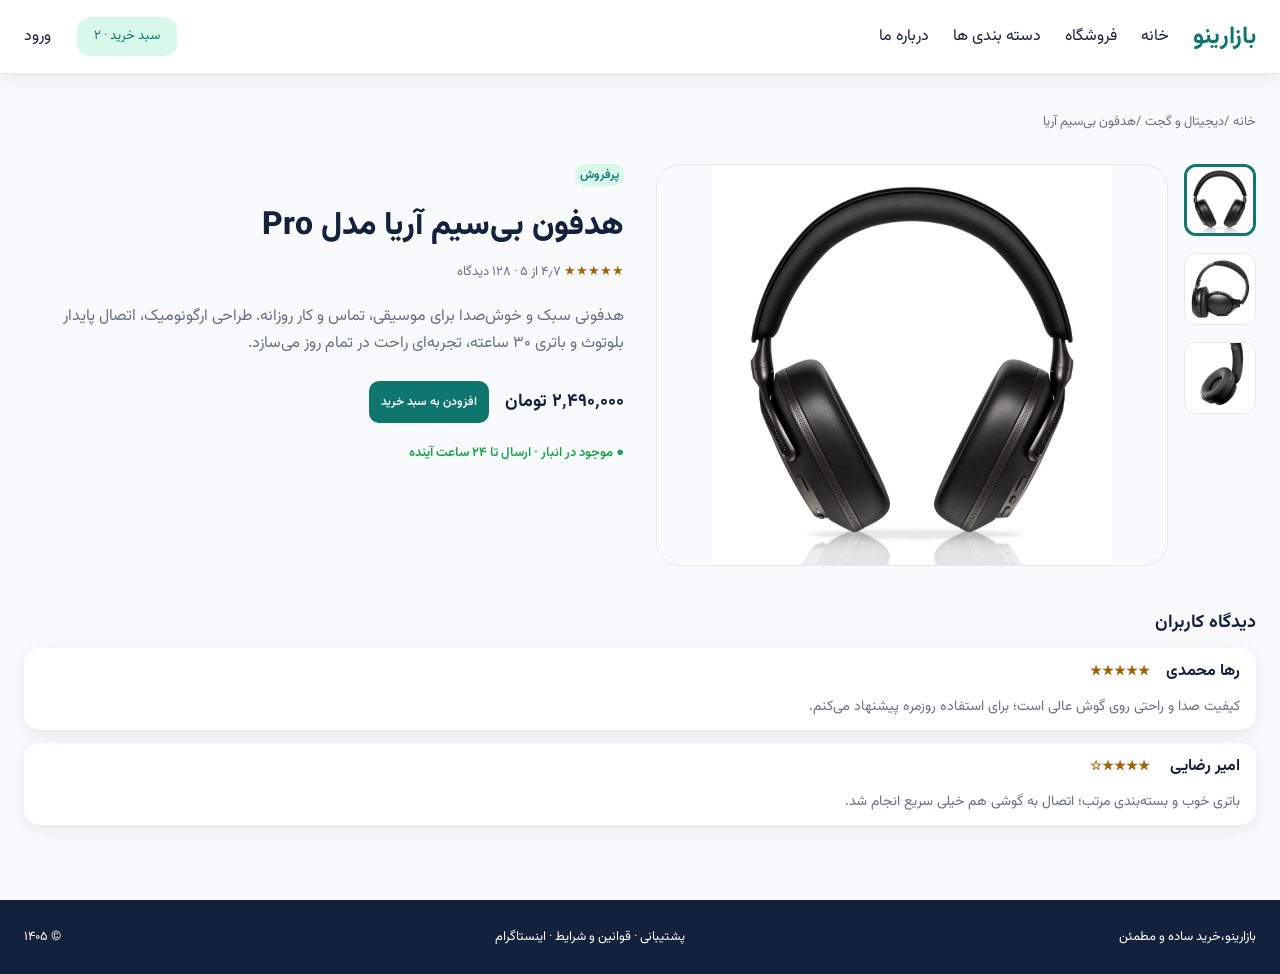
==== commit f7d9e0cf: "Updating fonts and modifying breadcrumbs" ====
--- a/product.html
+++ b/product.html
@@ -21,15 +21,9 @@
                 <a class="link" href="./index.html">
                     خانه
                 </a>
-                <a class="link" href="#">
-                    فروشگاه
-                </a>
-                <a class="link" href="#">
-                    دسته بندی ها
-                </a>
-                <a class="link" href="#">
-                    درباره ما
-                </a>
+                <a class="link" href="./index.html">فروشگاه</a>
+                <a class="link" href="./index.html#categories">دسته بندی ها</a>
+                <a class="link" href="./about.html">درباره ما</a>
             </nav>
 
             <div class="loginlink">
@@ -43,48 +37,48 @@
         </div>
     </header>
 
-<main>
-    <header>
-        <div class="page-header">
-            <div class="breadcrumb-link">
-                <p>
-                    <a href="#">خانه</a>
-                    <a href="#">/دیجیتال و گجت</a>
-                    <a href="#">/هدفون بی‌سیم آریا</a>
+    <main>
+        <header>
+            <div class="page-header">
+                <div class="breadcrumb-link">
+                    <p>
+                        <a href="#">خانه</a>
+                        <a href="#">/دیجیتال و گجت</a>
+                        <a href="#">/هدفون بی‌سیم آریا</a>
 
-                </p>
+                    </p>
+                </div>
             </div>
-        </div>
-    </header>
+        </header>
         <section class="wrapper">
             <section class="product">
                 <div class="product__gallery">
 
-                    <input type="radio" class="product__radio" name="gallery" id="gallery-1" checked>
-                    <input type="radio" class="product__radio" name="gallery" id="gallery-2">
-                    <input type="radio" class="product__radio" name="gallery" id="gallery-3">
+                    <input type="radio" class="product__radio product__radio--1" name="gallery" id="gallery-1" checked>
+                    <input type="radio" class="product__radio product__radio--2" name="gallery" id="gallery-2">
+                    <input type="radio" class="product__radio product__radio--3" name="gallery" id="gallery-3">
 
                     <div class="product__thumbs">
                         <label for="gallery-1">
-                            <img src="./images/Headphones - Main View.webp" alt="نمای اصلی هدفون"
+                            <img src="./images/HeadphonesMain.webp" alt="نمای اصلی هدفون"
                                 class="product__thumb product__thumb--1">
                         </label>
                         <label for="gallery-2">
-                            <img src="./images/Headphones – Second View.webp" alt="نمای دوم هدفون"
+                            <img src="./images/HeadphonesSecond.webp" alt="نمای دوم هدفون"
                                 class="product__thumb product__thumb--2">
                         </label>
                         <label for="gallery-3">
-                            <img src="./images/Headphones – Third View.webp" alt="نمای سوم هدفون"
+                            <img src="./images/HeadphonesThird.webp" alt="نمای سوم هدفون"
                                 class="product__thumb product__thumb--3">
                         </label>
                     </div>
 
                     <div class="product__image">
-                        <img src="./images/Headphones - Main View.webp" alt="هدفون بی‌سیم آریا - نمای اصلی"
+                        <img src="./images/HeadphonesMain.webp" alt="هدفون بی‌سیم آریا - نمای اصلی"
                             class="product__img product__img--1">
-                        <img src="./images/Headphones – Second View.webp" alt="هدفون بی‌سیم آریا - نمای دوم"
+                        <img src="./images/HeadphonesSecond.webp" alt="هدفون بی‌سیم آریا - نمای دوم"
                             class="product__img product__img--2">
-                        <img src="./images/Headphones – Third View.webp" alt="هدفون بی‌سیم آریا - نمای سوم"
+                        <img src="./images/HeadphonesThird.webp" alt="هدفون بی‌سیم آریا - نمای سوم"
                             class="product__img product__img--3">
                     </div>
                 </div>
@@ -92,7 +86,7 @@
                 <div class="product__info">
                     <span class="product-card__badge">پرفروش</span>
                     <h1 class="page-header__title">هدفون بی‌سیم آریا مدل Pro</h1>
-                   <div class="product__rating"> 
+                    <div class="product__rating">
                         <span class="product__stars">★★★★★</span>
                         <span class="product__rating-text"> ۴٫۷ از ۵ · ۱۲۸ دیدگاه</span>
                     </div>
@@ -128,13 +122,13 @@
         <div class="container_two">
             <span>بازارینو،خرید ساده و مطمئن</span>
             <div class="titlee">
-                <a class="link-footer" href="#">
+                <a class="link-footer" href="mailto:support@bazarino.example">
                     پشتیبانی ·
                 </a>
-                <a class="link-footer" href="#">
+                <a class="link-footer" href="./terms.html">
                     قوانین و شرایط
                 </a>
-                <a class="link-footer" href="#">
+                <a class="link-footer" href="https://www.instagram.com/">
                     · اینستاگرام
                 </a>
             </div>
--- a/CSS/common.css
+++ b/CSS/common.css
@@ -20,27 +20,37 @@
 }
 
 
-@font-face {
-    font-family: vazir400;
-    src: url(./fonts/vazirmatn-v33.003/fonts/webfonts/Vazirmatn-Regular.woff2);
+/* @font-face {
+    font-family: vazirmatn;
+    src: url(./fonts/Vazirmatn-Regular.woff2);
+    src: url(./fonts/Vazirmatn-SemiBold.woff2);
+    src: url(./fonts/Vazirmatn-Bold.woff2);
+    src: url(./fonts/Vazirmatn-ExtraBold.woff2);
+    font-display: swap
+} */
+
+
+@font-face {
+    font-family: vazir400;
+    src: url(./fonts/webfonts/Vazirmatn-Regular.woff2);
     font-display: swap
 }
 
 @font-face {
     font-family: vazir600;
-    src: url(./fonts/vazirmatn-v33.003/fonts/webfonts/Vazirmatn-SemiBold.woff2);
+    src: url(./fonts/webfonts/Vazirmatn-SemiBold.woff2);
     font-display: swap
 }
 
 @font-face {
     font-family: vazir700;
-    src: url(./fonts/vazirmatn-v33.003/fonts/webfonts/Vazirmatn-Bold.woff2);
+    src: url(./fonts/webfonts/Vazirmatn-Bold.woff2);
     font-display: swap
 }
 
 @font-face {
     font-family: vazir800;
-    src: url(./fonts/vazirmatn-v33.003/fonts/webfonts/Vazirmatn-ExtraBold.woff2);
+    src: url(./fonts/webfonts/Vazirmatn-ExtraBold.woff2);
     font-display: swap
 }
 
@@ -49,7 +59,7 @@
 }
 
 body {
-    
+
     display: flex;
     flex-direction: column;
     min-height: 100vh;
@@ -70,7 +80,7 @@
     font-family: vazir400;
     border-bottom: 1px solid var(--color-border);
     box-shadow: 0px 4px 16px var(--color-shadow);
-    
+
     position: sticky;
     top: 0;
     z-index: 100;
@@ -219,6 +229,10 @@
         text-align: center;
         gap: 24px;
     }
+
+    .page-header {
+        padding: 0 32px;
+    }
 }
 
 @media(max-width: 640px) {
@@ -229,7 +243,7 @@
 
     .container {
         flex-wrap: wrap;
-        row-gap:15px;
+        row-gap: 15px;
     }
 
     .loginlink {
@@ -251,6 +265,7 @@
     :root {
         --color-bg: #0F172A;
         --color-surface: #1E293B;
+        --color-surface-image:#ffff;
         --color-text: #E2E8F0;
         --color-text-muted: #94A3B8;
         --color-primary: #2DD4BF;
@@ -267,4 +282,4 @@
         --color-success: #4ADE80;
         --color-danger: #FB7185;
     }
-}
+}
--- a/CSS/product.css
+++ b/CSS/product.css
@@ -1,4 +1,4 @@
-/* Product details and reviews */
+
 .product__thumb {
     width: 72px;
     height: 72px;
@@ -17,7 +17,7 @@
 .product__image {
     flex: 1;
     min-width: 0;
-    background-color: #FFFFFF;
+    background-color: var(--color-surface-image);;
     border: 1px solid var(--color-border);
     border-radius: 24px;
     overflow: hidden;
@@ -135,7 +135,6 @@
 .review__header2 {
     display: flex;
     flex-direction: column;
-    align-content: center;
     gap: 20px;
     padding: 16px;
     border-radius: 16px;
@@ -177,18 +176,16 @@
     width: 100%;
 }
 
-#gallery-1:checked~.product__image .product__img--1,
-#gallery-2:checked~.product__image .product__img--2,
-#gallery-3:checked~.product__image .product__img--3 {
+.product__radio--1:checked~.product__image .product__img--1,
+.product__radio--2:checked~.product__image .product__img--2,
+.product__radio--3:checked~.product__image .product__img--3 {
     display: block;
-
-}
-
-#gallery-1:checked~.product__thumbs .product__thumb--1,
-#gallery-2:checked~.product__thumbs .product__thumb--2,
-#gallery-3:checked~.product__thumbs .product__thumb--3 {
+}
+
+.product__radio--1:checked~.product__thumbs .product__thumb--1,
+.product__radio--2:checked~.product__thumbs .product__thumb--2,
+.product__radio--3:checked~.product__thumbs .product__thumb--3 {
     border: 3px solid var(--color-primary);
-
 }
 
 .wrapper {
